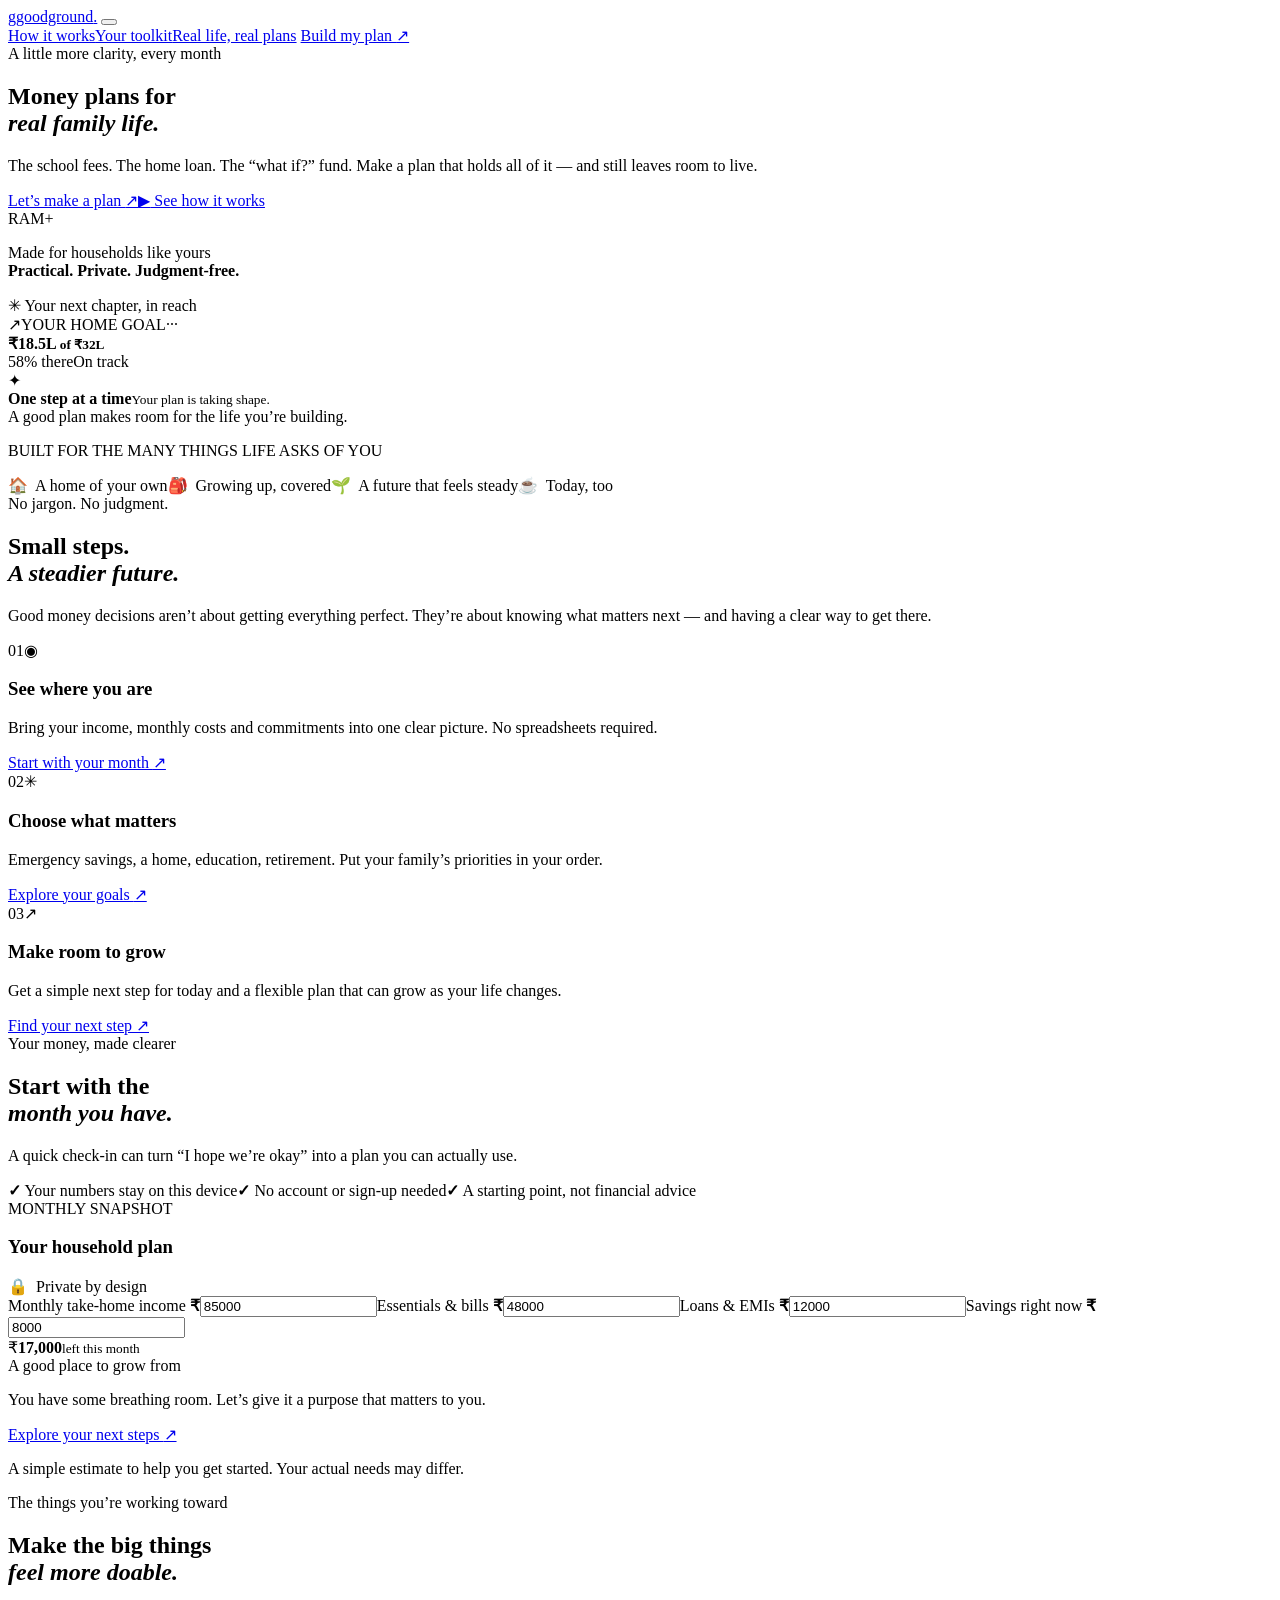
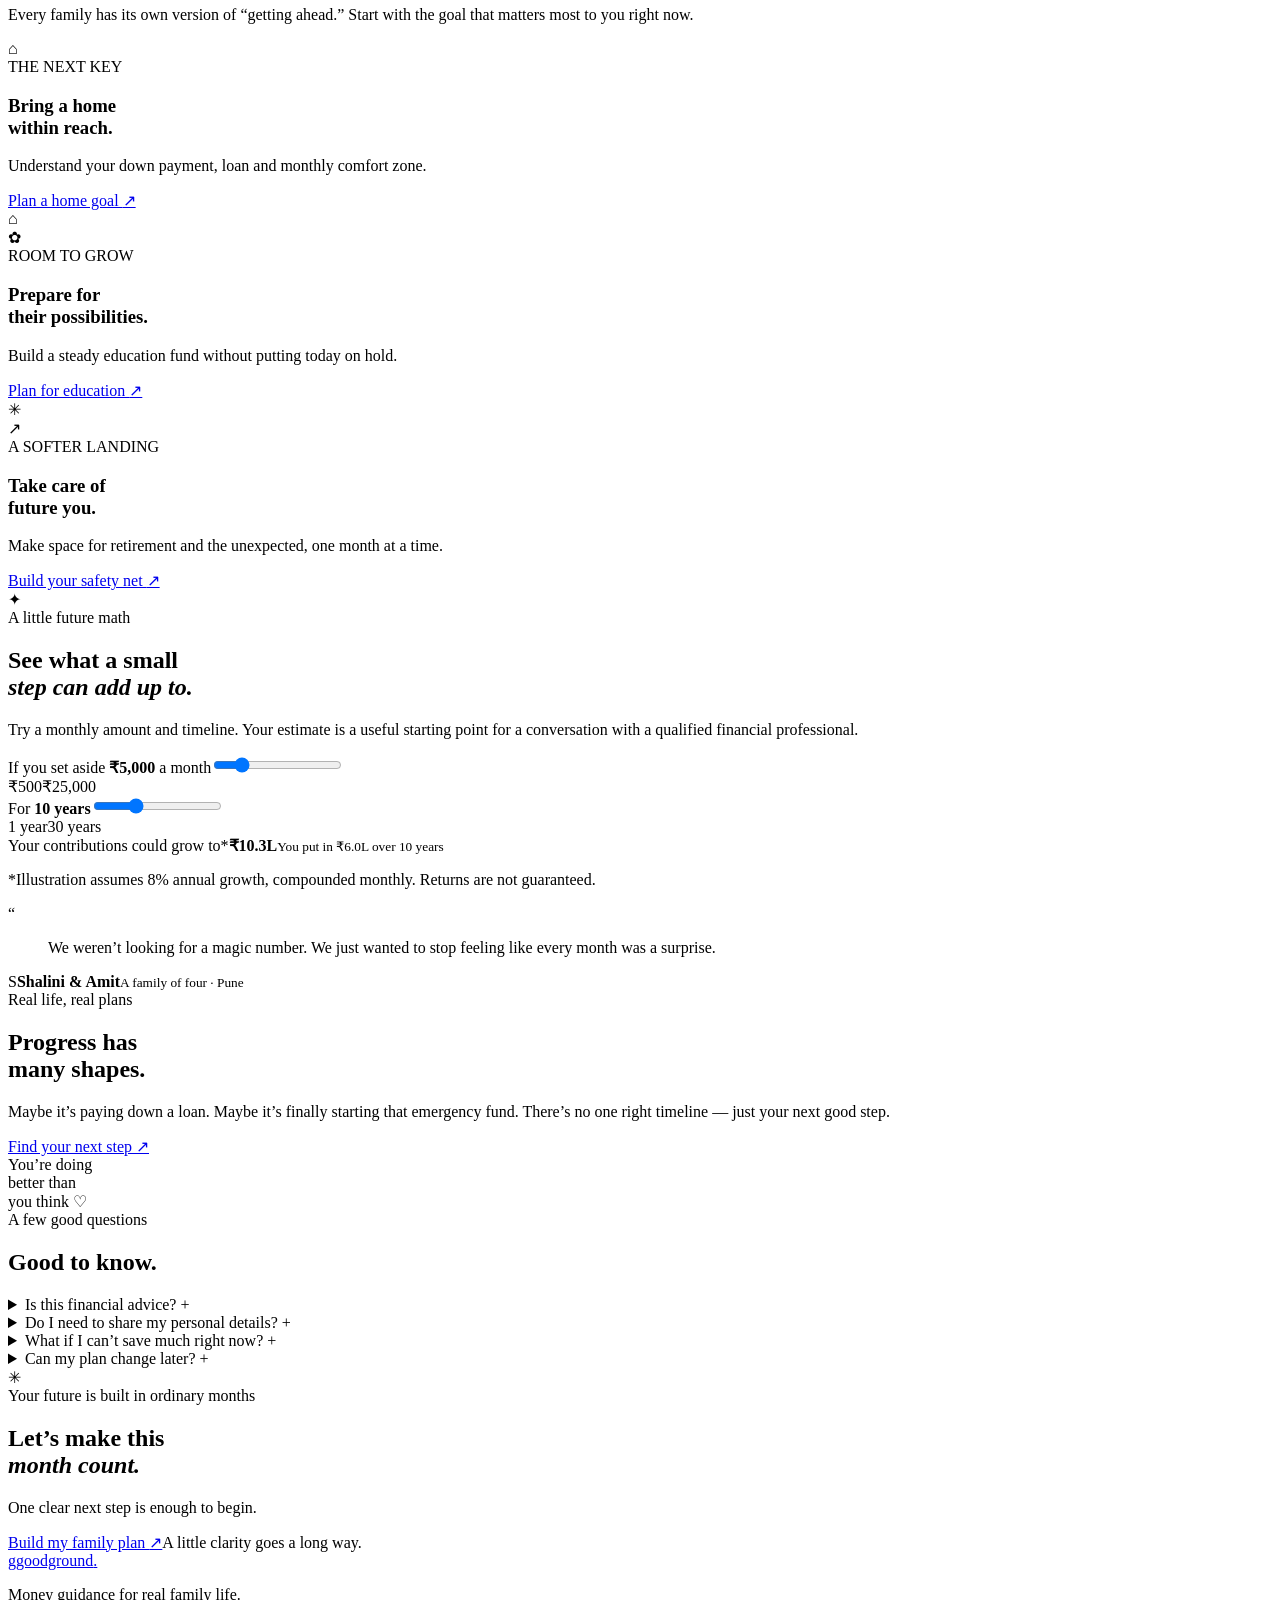
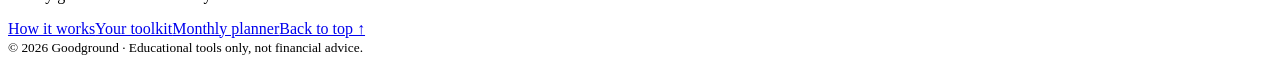
==== index.html @ cb9fe638 "Add Goodground website and project guide" ====
<!doctype html>
<html lang="en">
  <head>
    <meta charset="UTF-8" />
    <meta name="viewport" content="width=device-width, initial-scale=1.0" />
    <meta name="theme-color" content="#f7f7f1" />
    <meta name="description" content="Clear, practical money guidance for every season of family life. Build a budget, plan your goals and feel more confident about tomorrow." />
    <title>Goodground — money guidance for real life</title>
    <link rel="preconnect" href="https://fonts.googleapis.com" />
    <link rel="preconnect" href="https://fonts.gstatic.com" crossorigin />
    <link href="https://fonts.googleapis.com/css2?family=DM+Sans:wght@400;500;600;700&family=Manrope:wght@400;500;600;700;800&display=swap" rel="stylesheet" />
    <link rel="stylesheet" href="./styles.css" />
  </head>
  <body>
    <header class="site-header">
      <a class="brand" href="#home" aria-label="Goodground home"><span class="brand-mark">g</span><span>goodground<span class="brand-period">.</span></span></a>
      <button class="menu-toggle" aria-label="Open navigation" aria-expanded="false"><span></span><span></span></button>
      <nav class="main-nav" aria-label="Main navigation">
        <a href="#how">How it works</a><a href="#toolkit">Your toolkit</a><a href="#stories">Real life, real plans</a>
        <a class="nav-cta" href="#planner">Build my plan <span>↗</span></a>
      </nav>
    </header>

    <main>
      <section class="hero" id="home">
        <div class="hero-copy">
          <div class="eyebrow"><span class="eyebrow-dot"></span> A little more clarity, every month</div>
          <h1>Money plans for<br /><em>real family life.</em></h1>
          <p class="hero-intro">The school fees. The home loan. The “what if?” fund. Make a plan that holds all of it — and still leaves room to live.</p>
          <div class="hero-actions"><a class="button button-dark" href="#planner">Let’s make a plan <span>↗</span></a><a class="text-link" href="#how"><span class="play">▶</span> See how it works</a></div>
          <div class="hero-note"><div class="avatar-stack"><span>R</span><span>A</span><span>M</span><span>+</span></div><p>Made for households like yours<br /><strong>Practical. Private. Judgment-free.</strong></p></div>
        </div>
        <div class="hero-art" aria-label="Illustration of a family planning finances together">
          <div class="sun"></div><div class="art-label"><span class="label-icon">✳</span> Your next chapter, in reach</div>
          <div class="house"><div class="roof"></div><div class="house-body"><div class="window window-one"></div><div class="window window-two"></div><div class="door"></div></div><div class="house-base"></div></div>
          <div class="plant plant-one"><i></i><i></i><i></i><b></b></div><div class="plant plant-two"><i></i><i></i><i></i><b></b></div>
          <div class="note-card goal-card"><div class="mini-heading"><span class="tiny-icon">↗</span><span>YOUR HOME GOAL</span><span class="dots">···</span></div><strong>₹18.5L <small>of ₹32L</small></strong><div class="progress"><span style="width:58%"></span></div><div class="card-foot"><span>58% there</span><span>On track</span></div></div>
          <div class="note-card calm-card"><span class="calm-icon">✦</span><div><strong>One step at a time</strong><small>Your plan is taking shape.</small></div></div>
          <div class="art-caption">A good plan makes room for the life you’re building.</div>
        </div>
      </section>

      <section class="trust-strip"><p>BUILT FOR THE MANY THINGS LIFE ASKS OF YOU</p><div><span>🏠 &nbsp;A home of your own</span><span>🎒 &nbsp;Growing up, covered</span><span>🌱 &nbsp;A future that feels steady</span><span>☕ &nbsp;Today, too</span></div></section>

      <section class="how-section section-pad" id="how">
        <div class="section-heading"><div><div class="eyebrow"><span class="eyebrow-dot"></span> No jargon. No judgment.</div><h2>Small steps.<br /><em>A steadier future.</em></h2></div><p>Good money decisions aren’t about getting everything perfect. They’re about knowing what matters next — and having a clear way to get there.</p></div>
        <div class="steps-grid"><article class="step-card"><div class="step-top"><span class="step-num">01</span><span class="step-icon mint">◉</span></div><h3>See where you are</h3><p>Bring your income, monthly costs and commitments into one clear picture. No spreadsheets required.</p><a href="#planner">Start with your month <span>↗</span></a></article><article class="step-card"><div class="step-top"><span class="step-num">02</span><span class="step-icon yellow">✳</span></div><h3>Choose what matters</h3><p>Emergency savings, a home, education, retirement. Put your family’s priorities in your order.</p><a href="#toolkit">Explore your goals <span>↗</span></a></article><article class="step-card"><div class="step-top"><span class="step-num">03</span><span class="step-icon pink">↗</span></div><h3>Make room to grow</h3><p>Get a simple next step for today and a flexible plan that can grow as your life changes.</p><a href="#planner">Find your next step <span>↗</span></a></article></div>
      </section>

      <section class="planner-section" id="planner"><div class="planner-wrap"><div class="planner-copy"><div class="eyebrow light"><span class="eyebrow-dot"></span> Your money, made clearer</div><h2>Start with the<br /><em>month you have.</em></h2><p>A quick check-in can turn “I hope we’re okay” into a plan you can actually use.</p><div class="planner-points"><span><b>✓</b> Your numbers stay on this device</span><span><b>✓</b> No account or sign-up needed</span><span><b>✓</b> A starting point, not financial advice</span></div></div>
        <div class="planner-card"><div class="planner-card-head"><div><span class="micro-label">MONTHLY SNAPSHOT</span><h3>Your household plan</h3></div><span class="privacy-pill">🔒 &nbsp;Private by design</span></div><div class="fields-grid"><label>Monthly take-home income <span class="input-wrap"><b>₹</b><input id="income" type="number" min="0" value="85000" inputmode="numeric" aria-label="Monthly take-home income in rupees" /></span></label><label>Essentials & bills <span class="input-wrap"><b>₹</b><input id="essentials" type="number" min="0" value="48000" inputmode="numeric" aria-label="Monthly essentials and bills in rupees" /></span></label><label>Loans & EMIs <span class="input-wrap"><b>₹</b><input id="loans" type="number" min="0" value="12000" inputmode="numeric" aria-label="Monthly loans and EMIs in rupees" /></span></label><label>Savings right now <span class="input-wrap"><b>₹</b><input id="savings" type="number" min="0" value="8000" inputmode="numeric" aria-label="Monthly savings in rupees" /></span></label></div><div class="plan-result"><div class="result-ring"><span>₹</span><strong id="leftover">17,000</strong><small>left this month</small></div><div class="result-copy"><span class="result-status" id="status">A good place to grow from</span><p id="result-message">You have some breathing room. Let’s give it a purpose that matters to you.</p><a class="result-link" href="#toolkit">Explore your next steps <span>↗</span></a></div></div><p class="planner-disclaimer">A simple estimate to help you get started. Your actual needs may differ.</p></div></div></section>

      <section class="goals-section section-pad" id="toolkit"><div class="section-heading"><div><div class="eyebrow"><span class="eyebrow-dot"></span> The things you’re working toward</div><h2>Make the big things<br /><em>feel more doable.</em></h2></div><p>Every family has its own version of “getting ahead.” Start with the goal that matters most to you right now.</p></div><div class="goal-grid"><article class="goal-tile goal-home"><div class="tile-icon">⌂</div><div class="tile-meta">THE NEXT KEY</div><h3>Bring a home<br />within reach.</h3><p>Understand your down payment, loan and monthly comfort zone.</p><a href="#goal-calculator">Plan a home goal <span>↗</span></a><div class="tile-illustration home-illo"><div></div><span>⌂</span></div></article><article class="goal-tile goal-kids"><div class="tile-icon">✿</div><div class="tile-meta">ROOM TO GROW</div><h3>Prepare for<br />their possibilities.</h3><p>Build a steady education fund without putting today on hold.</p><a href="#goal-calculator">Plan for education <span>↗</span></a><div class="tile-illustration kids-illo"><span>✳</span><i></i><b></b></div></article><article class="goal-tile goal-future"><div class="tile-icon">↗</div><div class="tile-meta">A SOFTER LANDING</div><h3>Take care of<br />future you.</h3><p>Make space for retirement and the unexpected, one month at a time.</p><a href="#goal-calculator">Build your safety net <span>↗</span></a><div class="tile-illustration future-illo"><span>✦</span><i></i><b></b></div></article></div></section>

      <section class="goal-calculator" id="goal-calculator"><div class="calc-inner"><div><div class="eyebrow"><span class="eyebrow-dot"></span> A little future math</div><h2>See what a small<br /><em>step can add up to.</em></h2><p>Try a monthly amount and timeline. Your estimate is a useful starting point for a conversation with a qualified financial professional.</p></div><div class="calc-card"><label for="monthly-invest">If you set aside <strong id="monthly-label">₹5,000</strong> a month</label><input id="monthly-invest" type="range" min="500" max="25000" step="500" value="5000" /><div class="range-ends"><span>₹500</span><span>₹25,000</span></div><label for="years">For <strong id="years-label">10 years</strong></label><input id="years" type="range" min="1" max="30" step="1" value="10" /><div class="range-ends"><span>1 year</span><span>30 years</span></div><div class="calc-total"><span>Your contributions could grow to*</span><strong id="future-value">₹10.3L</strong><small id="contributed">You put in ₹6.0L over 10 years</small></div><p class="calc-note">*Illustration assumes 8% annual growth, compounded monthly. Returns are not guaranteed.</p></div></div></section>

      <section class="stories-section section-pad" id="stories"><div class="story-quote"><span class="quote-mark">“</span><blockquote>We weren’t looking for a magic number. We just wanted to stop feeling like every month was a surprise.</blockquote><div class="quote-person"><span class="quote-avatar">S</span><span><strong>Shalini & Amit</strong><small>A family of four · Pune</small></span></div><div class="story-dots"><i class="active"></i><i></i><i></i></div></div><div class="story-aside"><div class="eyebrow"><span class="eyebrow-dot"></span> Real life, real plans</div><h2>Progress has<br />many shapes.</h2><p>Maybe it’s paying down a loan. Maybe it’s finally starting that emergency fund. There’s no one right timeline — just your next good step.</p><a class="button button-outline" href="#planner">Find your next step <span>↗</span></a><div class="scribble">You’re doing<br />better than<br />you think <span>♡</span></div></div></section>

      <section class="faq-section section-pad"><div class="faq-head"><div class="eyebrow"><span class="eyebrow-dot"></span> A few good questions</div><h2>Good to know.</h2></div><div class="faq-list"><details><summary>Is this financial advice? <span>+</span></summary><p>Goodground offers educational tools and general information to help you organize your thinking. It is not personalized investment, tax, legal or insurance advice. For decisions about your specific situation, speak with a qualified professional.</p></details><details><summary>Do I need to share my personal details? <span>+</span></summary><p>No account is needed to use the planners on this page. The numbers you enter are processed in your browser and are not sent to a server.</p></details><details><summary>What if I can’t save much right now? <span>+</span></summary><p>That’s okay. A plan can start with understanding your essentials, building a small buffer, or reviewing one recurring cost. Progress is personal, and it doesn’t have to look the same for everyone.</p></details><details><summary>Can my plan change later? <span>+</span></summary><p>It should. Family priorities shift over time. Revisit your numbers when something changes — a new job, a move, a growing family, or a goal that matters more.</p></details></div></section>

      <section class="closing-cta"><div class="closing-sun">✳</div><div class="eyebrow light"><span class="eyebrow-dot"></span> Your future is built in ordinary months</div><h2>Let’s make this<br /><em>month count.</em></h2><p>One clear next step is enough to begin.</p><a class="button button-light" href="#planner">Build my family plan <span>↗</span></a><span class="closing-note">A little clarity goes a long way.</span></section>
    </main>
    <footer class="site-footer"><a class="brand" href="#home"><span class="brand-mark">g</span><span>goodground<span class="brand-period">.</span></span></a><p>Money guidance for real family life.</p><div class="footer-links"><a href="#how">How it works</a><a href="#toolkit">Your toolkit</a><a href="#planner">Monthly planner</a><a href="#home">Back to top ↑</a></div><small>© 2026 Goodground · Educational tools only, not financial advice.</small></footer>
    <script type="module" src="./src/main.js"></script>
  </body>
</html>
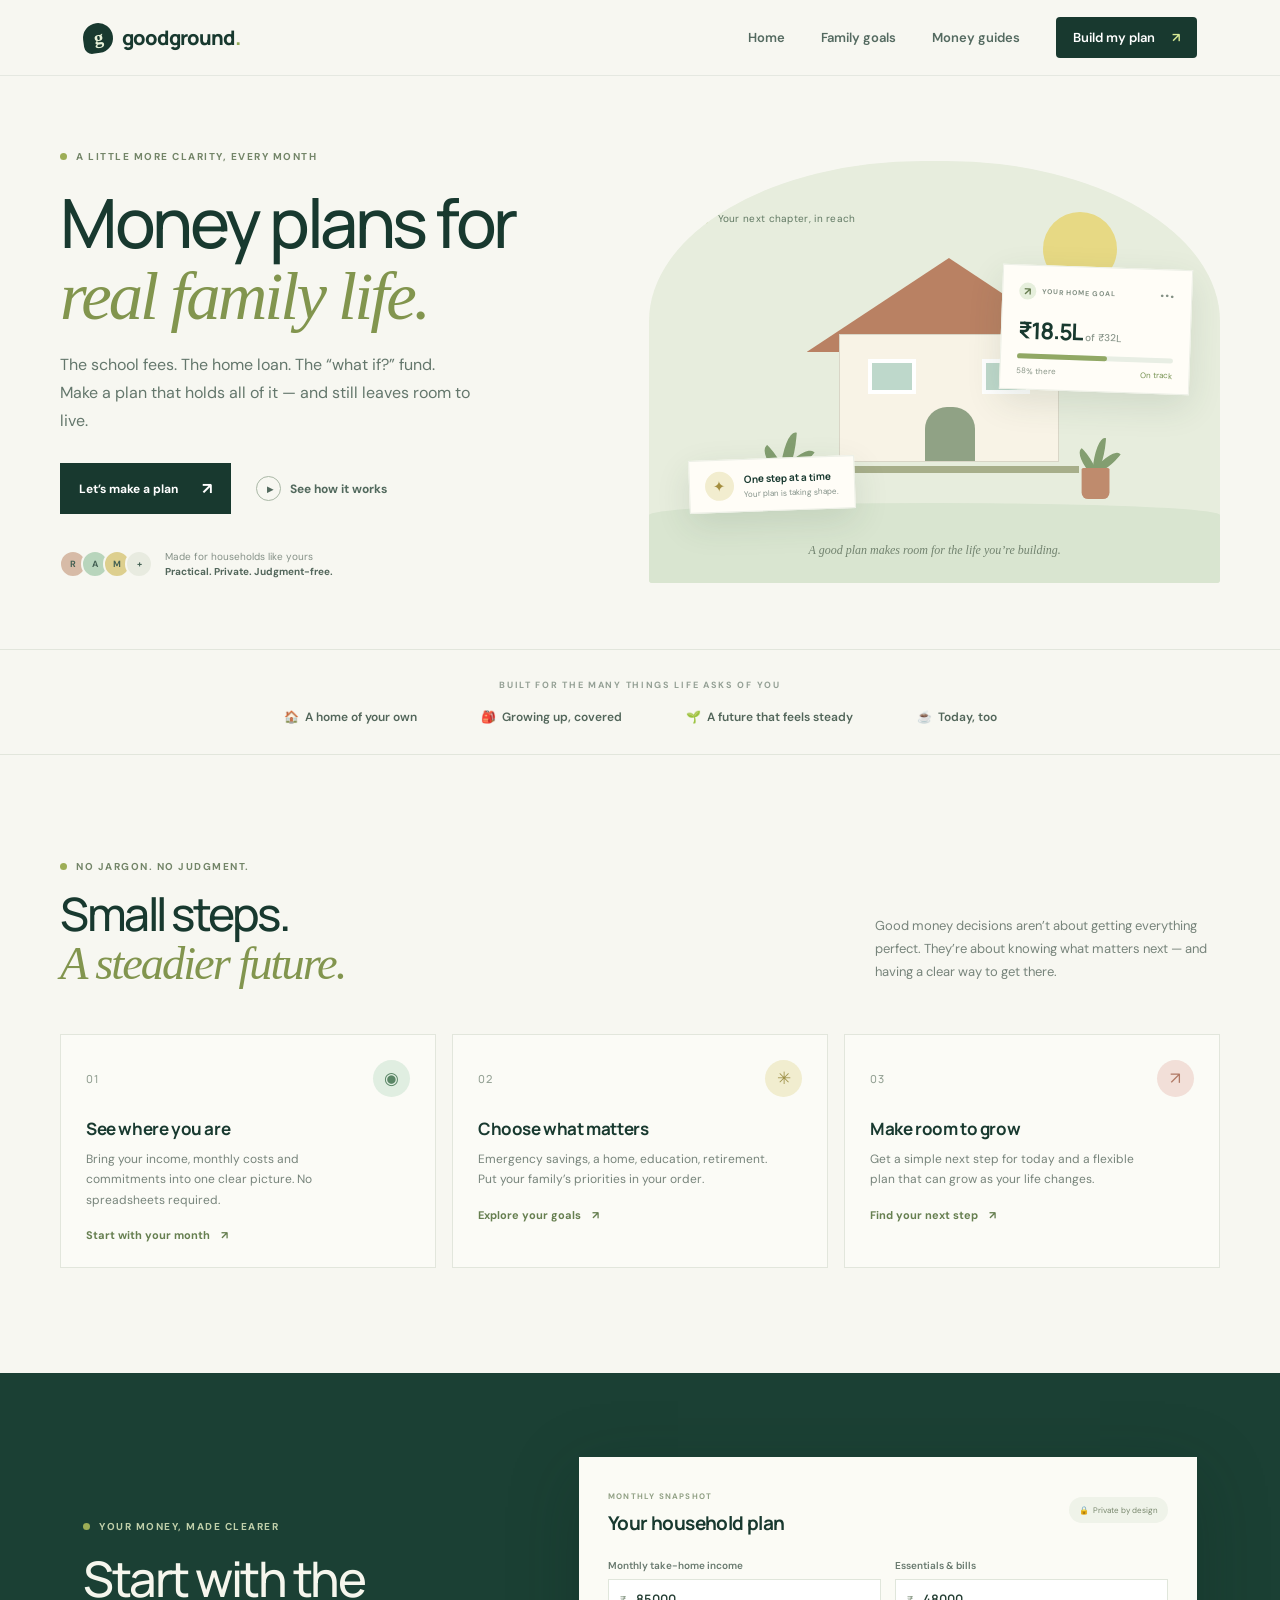
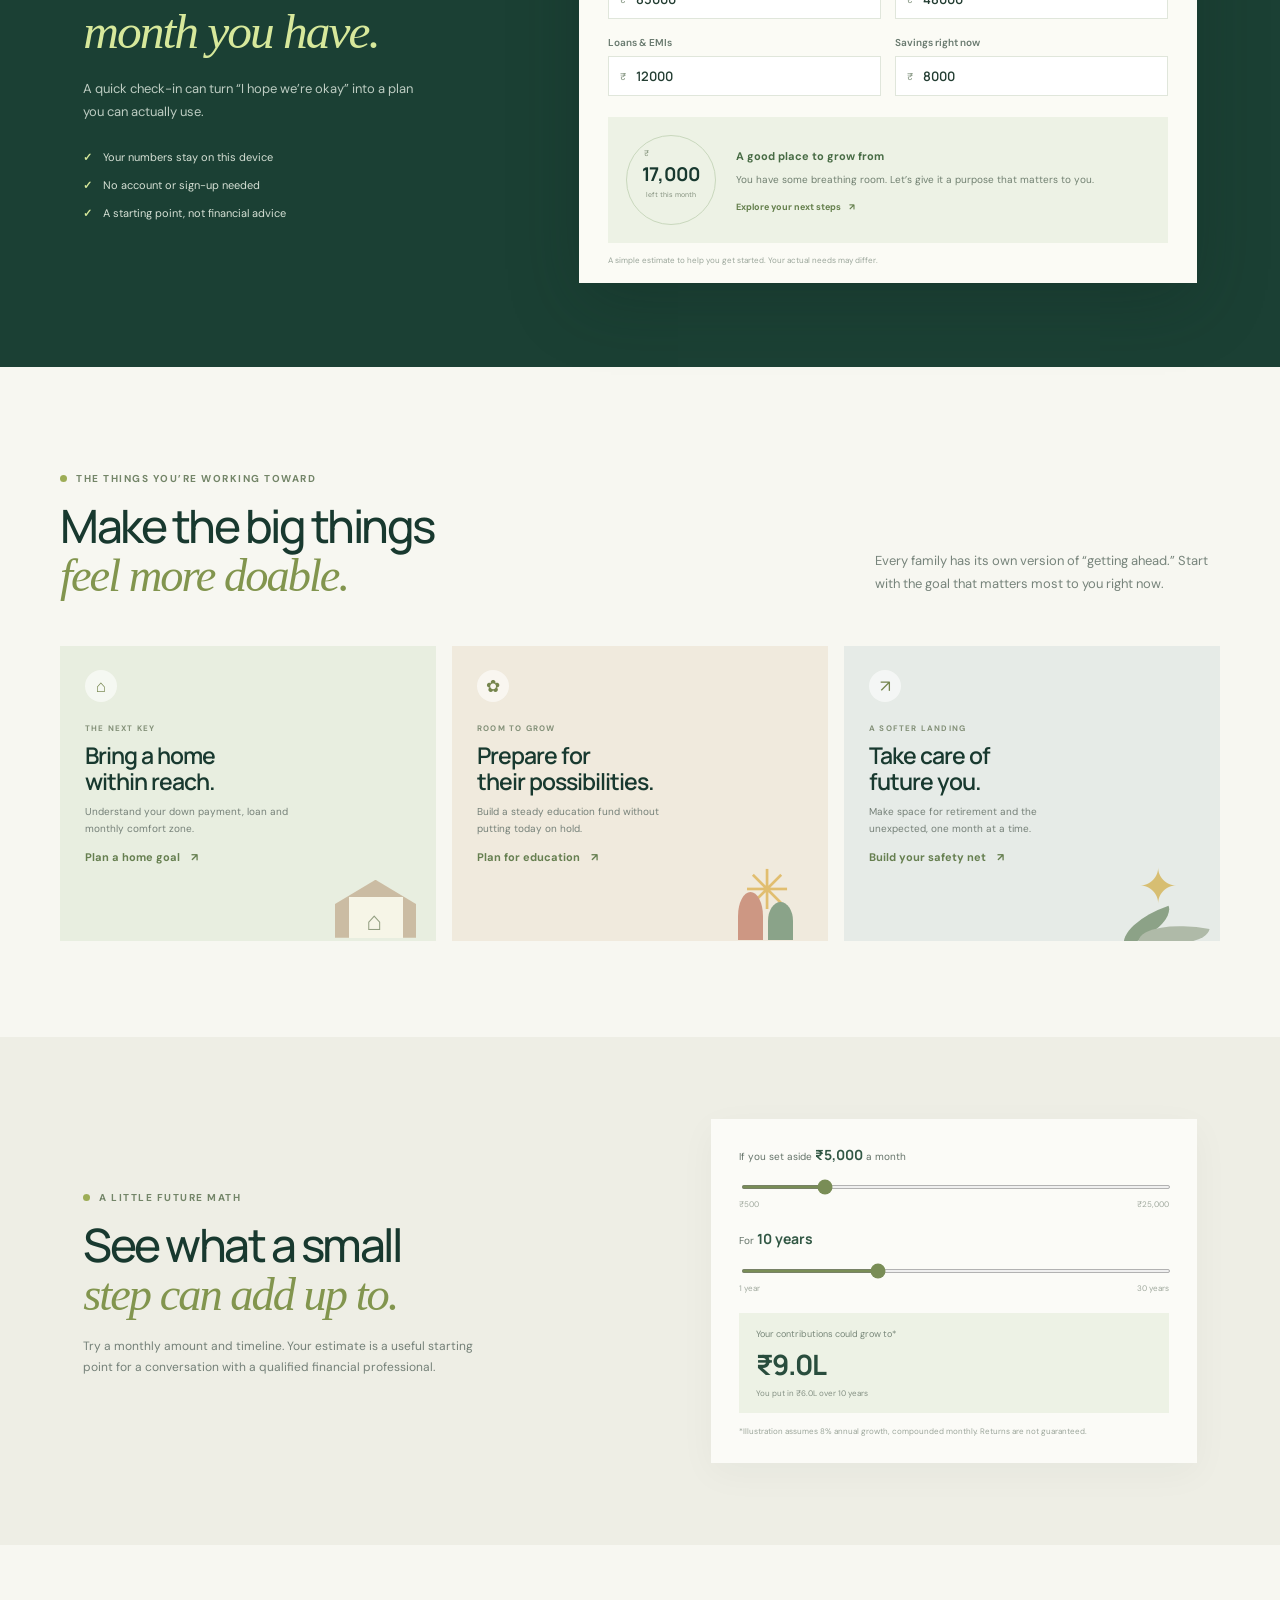
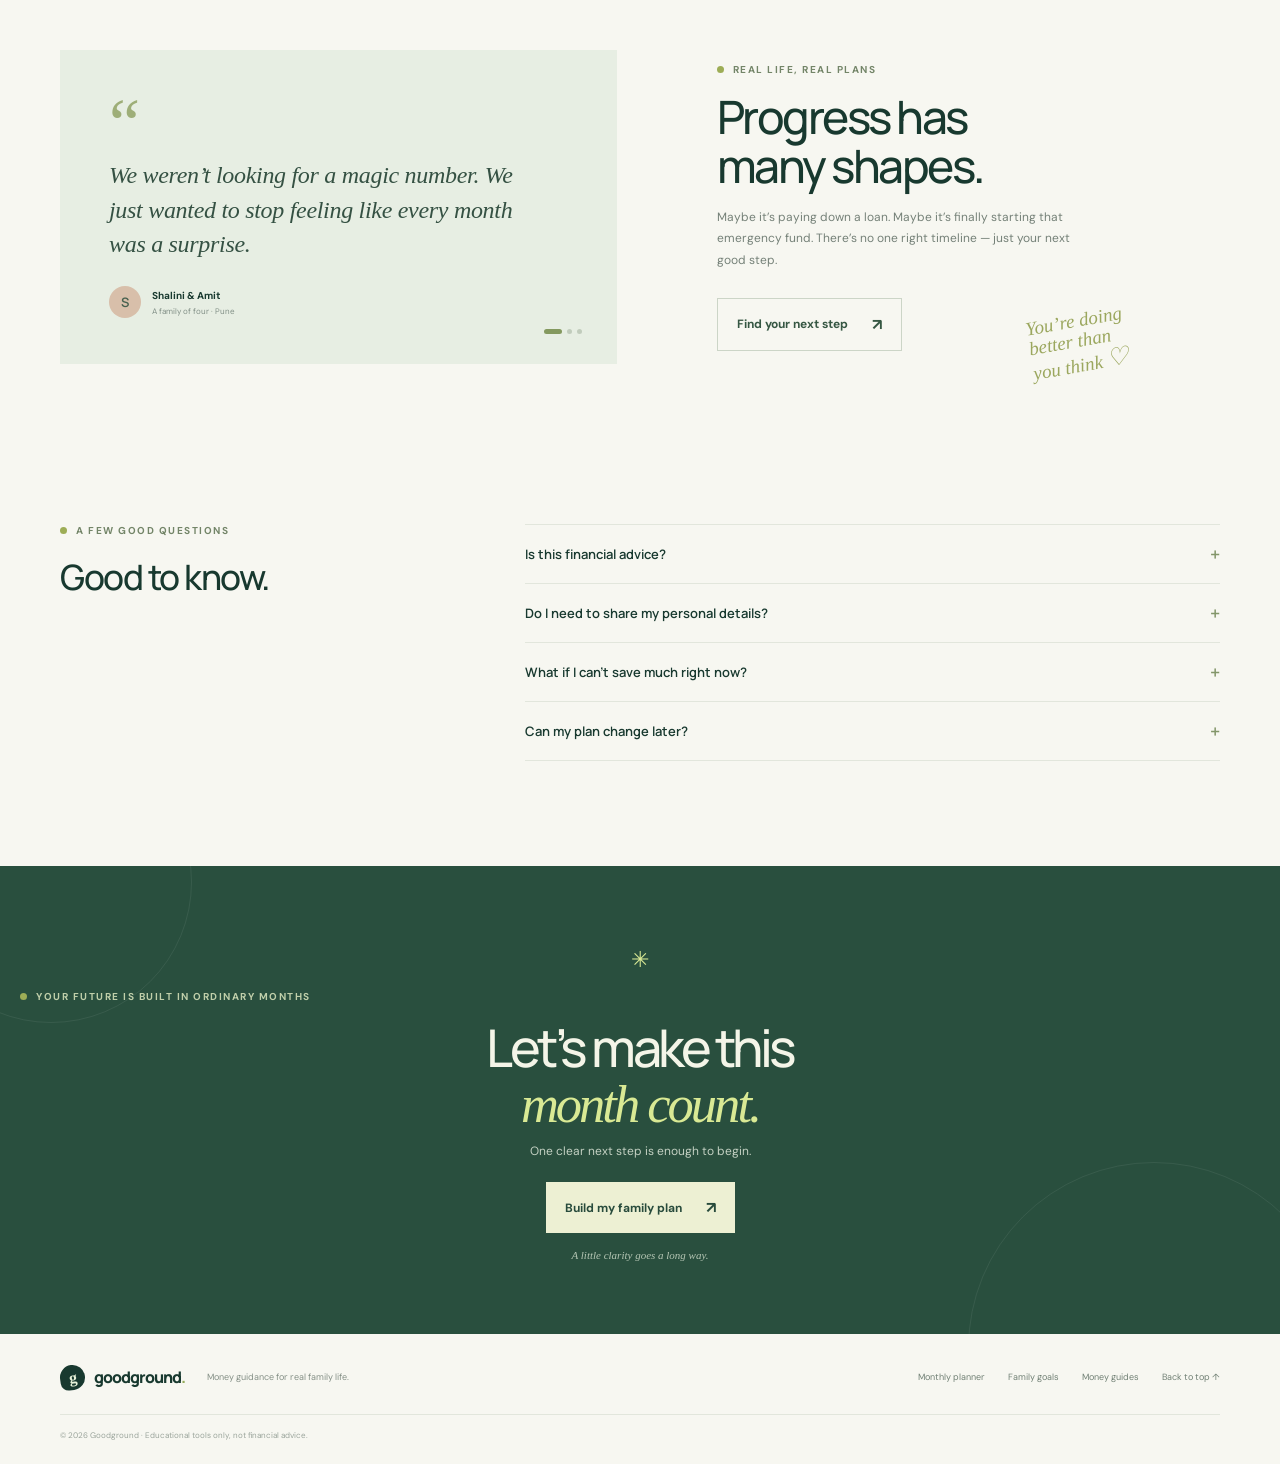
==== commit b3113836: "Make Goodground a multipage website" ====
--- a/index.html
+++ b/index.html
@@ -10,14 +10,15 @@
     <link rel="preconnect" href="https://fonts.gstatic.com" crossorigin />
     <link href="https://fonts.googleapis.com/css2?family=DM+Sans:wght@400;500;600;700&family=Manrope:wght@400;500;600;700;800&display=swap" rel="stylesheet" />
     <link rel="stylesheet" href="./styles.css" />
+    <link rel="stylesheet" href="./pages.css" />
   </head>
   <body>
     <header class="site-header">
       <a class="brand" href="#home" aria-label="Goodground home"><span class="brand-mark">g</span><span>goodground<span class="brand-period">.</span></span></a>
       <button class="menu-toggle" aria-label="Open navigation" aria-expanded="false"><span></span><span></span></button>
       <nav class="main-nav" aria-label="Main navigation">
-        <a href="#how">How it works</a><a href="#toolkit">Your toolkit</a><a href="#stories">Real life, real plans</a>
-        <a class="nav-cta" href="#planner">Build my plan <span>↗</span></a>
+        <a href="index.html" aria-current="page">Home</a><a href="goals.html">Family goals</a><a href="guides.html">Money guides</a>
+        <a class="nav-cta" href="planner.html">Build my plan <span>↗</span></a>
       </nav>
     </header>
 
@@ -60,7 +61,7 @@
 
       <section class="closing-cta"><div class="closing-sun">✳</div><div class="eyebrow light"><span class="eyebrow-dot"></span> Your future is built in ordinary months</div><h2>Let’s make this<br /><em>month count.</em></h2><p>One clear next step is enough to begin.</p><a class="button button-light" href="#planner">Build my family plan <span>↗</span></a><span class="closing-note">A little clarity goes a long way.</span></section>
     </main>
-    <footer class="site-footer"><a class="brand" href="#home"><span class="brand-mark">g</span><span>goodground<span class="brand-period">.</span></span></a><p>Money guidance for real family life.</p><div class="footer-links"><a href="#how">How it works</a><a href="#toolkit">Your toolkit</a><a href="#planner">Monthly planner</a><a href="#home">Back to top ↑</a></div><small>© 2026 Goodground · Educational tools only, not financial advice.</small></footer>
+    <footer class="site-footer"><a class="brand" href="index.html"><span class="brand-mark">g</span><span>goodground<span class="brand-period">.</span></span></a><p>Money guidance for real family life.</p><div class="footer-links"><a href="planner.html">Monthly planner</a><a href="goals.html">Family goals</a><a href="guides.html">Money guides</a><a href="#home">Back to top ↑</a></div><small>© 2026 Goodground · Educational tools only, not financial advice.</small></footer>
     <script type="module" src="./src/main.js"></script>
   </body>
 </html>
--- a/styles.css
+++ b/styles.css
@@ -0,0 +1,7 @@
+:root{--paper:#f7f7f1;--ink:#18392f;--ink2:#23483c;--muted:#6d7f75;--line:#e2e6dc;--mint:#cfe5d5;--lime:#d9eb96;--serif:Georgia,'Times New Roman',serif;--sans:'DM Sans',Arial,sans-serif;--display:'Manrope',var(--sans)}
+*{box-sizing:border-box}html{scroll-behavior:smooth;scroll-padding-top:82px}body{margin:0;background:var(--paper);color:var(--ink);font-family:var(--sans);font-size:15px;-webkit-font-smoothing:antialiased}a{color:inherit;text-decoration:none}button,input{font:inherit}.site-header{height:76px;padding:0 max(calc((100vw - 1160px)/2),6.5%);display:flex;align-items:center;justify-content:space-between;border-bottom:1px solid rgba(24,57,47,.08);position:sticky;top:0;z-index:10;background:rgba(247,247,241,.95);backdrop-filter:blur(14px)}.brand{font:800 20px var(--display);letter-spacing:-1px;display:flex;align-items:center;gap:9px}.brand-mark{width:30px;height:30px;border-radius:50% 50% 50% 8px;background:var(--ink);color:#e7f2d9;display:grid;place-items:center;font:700 19px var(--serif);transform:rotate(-8deg)}.brand-period{color:#94ac5a}.main-nav{display:flex;align-items:center;gap:36px;color:#546a60;font-size:13px;font-weight:600}.main-nav>a:not(.nav-cta):hover,.footer-links a:hover{color:#97a74e}.nav-cta{background:var(--ink);color:white;padding:12px 17px;border-radius:4px}.nav-cta span{margin-left:14px;color:#d9eb96}.menu-toggle{display:none}.hero{max-width:1160px;margin:auto;min-height:555px;padding:74px 0 55px;display:grid;grid-template-columns:1fr 1.07fr;align-items:center;gap:56px}.hero-copy{padding:0 0 15px}.eyebrow{display:flex;align-items:center;gap:9px;color:#738568;font-size:10px;font-weight:700;letter-spacing:1.5px;text-transform:uppercase}.eyebrow-dot{width:7px;height:7px;border-radius:50%;background:#9dad56;display:inline-block}.hero h1,.section-heading h2,.planner-copy h2,.goal-calculator h2,.story-aside h2,.closing-cta h2{font:500 clamp(44px,5.4vw,68px)/1.05 var(--display);letter-spacing:-3.5px;margin:24px 0 20px}.hero h1 em,.section-heading h2 em,.planner-copy h2 em,.goal-calculator h2 em,.closing-cta h2 em{font:italic 500 1.01em/1 var(--serif);letter-spacing:-3px;color:#82954e}.hero-intro{max-width:410px;color:#64776c;font-size:16px;line-height:1.75;margin:0}.hero-actions{display:flex;align-items:center;gap:25px;margin:28px 0 35px}.button{display:inline-flex;align-items:center;gap:24px;padding:15px 19px;font-size:12px;font-weight:700;transition:.2s}.button span{font-size:16px}.button-dark{background:var(--ink);color:white}.button-dark:hover{background:#305747;transform:translateY(-2px)}.text-link{font-size:12px;font-weight:700;color:#52695d;display:flex;align-items:center;gap:9px}.play{width:25px;height:25px;border:1px solid #aab8a6;border-radius:50%;display:grid;place-items:center;font-size:8px;padding-left:2px}.hero-note{display:flex;align-items:center;gap:12px}.avatar-stack{display:flex;padding-left:5px}.avatar-stack span{width:28px;height:28px;border:2px solid var(--paper);border-radius:50%;background:#d7bba7;display:grid;place-items:center;margin-left:-6px;font-size:9px;font-weight:700;color:#456154}.avatar-stack span:nth-child(2){background:#b8d5bc}.avatar-stack span:nth-child(3){background:#ddcf8e}.avatar-stack span:nth-child(4){background:#e8ebe0}.hero-note p{margin:0;color:#859187;font-size:10px;line-height:1.5}.hero-note strong{color:#52665b;font-size:10px}.hero-art{height:422px;position:relative;background:#e7eddd;overflow:hidden;border-radius:48% 48% 3px 3px / 38% 38% 3px 3px}.hero-art:after{content:'';position:absolute;bottom:0;left:0;right:0;height:19%;background:#d9e5d0;border-radius:50% 50% 0 0/15% 15% 0 0}.sun{position:absolute;right:18%;top:12%;width:74px;height:74px;background:#e7d984;border-radius:50%}.art-label{position:absolute;left:8%;top:11%;z-index:2;font-size:10px;color:#607862;letter-spacing:.3px}.label-icon{color:#a1ab5b;font-size:18px;vertical-align:middle;margin-right:4px}.house{position:absolute;z-index:1;left:31%;top:23%;width:43%;height:53%}.roof{position:absolute;left:-8%;top:0;width:116%;height:42%;background:#b98163;clip-path:polygon(50% 0,100% 100%,0 100%)}.house-body{position:absolute;top:34%;left:5%;width:90%;height:57%;background:#f8f3e6;border:1px solid #d9d6c7}.window{position:absolute;top:19%;width:22%;height:28%;background:#bed8cb;border:4px solid #fff}.window-one{left:13%}.window-two{right:13%}.door{position:absolute;bottom:0;left:39%;width:23%;height:43%;background:#90a285;border-radius:22px 22px 0 0}.house-base{position:absolute;bottom:4%;left:-3%;width:106%;height:7px;background:#a7ae8a}.plant{position:absolute;z-index:2;bottom:18%;width:47px;height:88px}.plant-one{left:19%}.plant-two{right:18%;transform:scale(.82)}.plant i{position:absolute;bottom:31px;left:22px;width:13px;height:36px;background:#839e70;border-radius:90% 0 90% 0;transform-origin:bottom}.plant i:nth-child(1){transform:rotate(-42deg)}.plant i:nth-child(2){transform:rotate(5deg);height:44px}.plant i:nth-child(3){transform:rotate(40deg)}.plant b{position:absolute;bottom:0;left:9px;width:34px;height:38px;background:#bf8b6d;border-radius:2px 2px 8px 8px}.note-card{position:absolute;z-index:4;background:#fffdf7;box-shadow:0 12px 35px #294b351f;border:1px solid #edf0e7}.goal-card{top:25%;right:5%;width:190px;padding:15px 16px 13px;transform:rotate(2deg)}.mini-heading{display:flex;align-items:center;gap:6px;font-size:7px;color:#839084;letter-spacing:.8px;font-weight:700}.tiny-icon{width:17px;height:17px;background:#e6efdc;border-radius:50%;display:grid;place-items:center;color:#667c4f;font-size:11px}.dots{margin-left:auto;font-size:16px;letter-spacing:1px}.goal-card>strong{font:700 23px var(--display);display:block;margin:12px 0 8px;letter-spacing:-1px}.goal-card small{font:500 10px var(--sans);color:#8a968b;letter-spacing:0}.progress{height:5px;background:#e8eee4;border-radius:10px}.progress span{display:block;height:100%;background:#91a864;border-radius:10px}.card-foot{display:flex;justify-content:space-between;margin-top:7px;font-size:8px;color:#879486}.card-foot span:last-child{color:#779252}.calm-card{left:7%;bottom:17%;display:flex;gap:10px;align-items:center;padding:11px 15px;transform:rotate(-2deg)}.calm-icon{width:29px;height:29px;display:grid;place-items:center;background:#f2edcf;border-radius:50%;color:#a48e3f}.calm-card strong,.calm-card small{display:block}.calm-card strong{font:700 10px var(--display)}.calm-card small{font-size:8px;color:#829087;margin-top:3px}.art-caption{position:absolute;z-index:3;bottom:6%;width:100%;text-align:center;color:#72836f;font:italic 12px var(--serif)}.trust-strip{padding:29px 6%;border-top:1px solid var(--line);border-bottom:1px solid var(--line);text-align:center}.trust-strip>p{color:#94a095;font-size:9px;letter-spacing:1.7px;font-weight:700;margin:0 0 18px}.trust-strip>div{display:flex;justify-content:center;gap:64px;color:#52665a;font-size:12px;font-weight:600}.section-pad{max-width:1160px;margin:auto;padding:105px 0}.section-heading{display:flex;justify-content:space-between;align-items:end;margin-bottom:46px}.section-heading h2,.goal-calculator h2,.story-aside h2{font-size:46px;letter-spacing:-2.5px;margin:17px 0 0}.section-heading h2 em,.goal-calculator h2 em{letter-spacing:-2px}.section-heading>p{max-width:345px;line-height:1.8;color:#77847b;margin:0 0 4px;font-size:13px}.steps-grid{display:grid;grid-template-columns:repeat(3,1fr);gap:16px}.step-card{border:1px solid var(--line);padding:25px 25px 23px;min-height:224px;background:#fbfbf6}.step-top{display:flex;align-items:center;justify-content:space-between}.step-num{color:#94a194;font:500 11px var(--display);letter-spacing:1px}.step-icon{width:37px;height:37px;border-radius:50%;display:grid;place-items:center;font-size:17px}.mint{background:#e0eee1;color:#5a8666}.yellow{background:#f1edcf;color:#9e9148}.pink{background:#f2dfd8;color:#b17a66}.step-card h3{font:700 17px var(--display);letter-spacing:-.4px;margin:20px 0 9px}.step-card p{font-size:12px;line-height:1.7;color:#77847b;margin:0;max-width:290px}.step-card>a,.goal-tile>a{display:inline-block;margin-top:18px;color:#667f50;font-size:11px;font-weight:700}.step-card>a span,.goal-tile>a span{margin-left:8px}.planner-section{background:#1b4034;color:#f6f6ed;padding:84px max(calc((100vw - 1160px)/2),6.5%)}.planner-wrap{max-width:1160px;margin:auto;display:grid;grid-template-columns:.8fr 1.2fr;gap:84px;align-items:center}.light{color:#c0cfaa}.planner-copy h2{font-size:49px;letter-spacing:-2.5px;margin:20px 0}.planner-copy h2 em{color:#d7e89b;letter-spacing:-2px}.planner-copy>p{color:#bdccc2;line-height:1.8;font-size:13px;max-width:330px}.planner-points{display:grid;gap:14px;margin-top:27px;color:#d6e0d5;font-size:11px}.planner-points b{color:#d7e89b;margin-right:8px}.planner-card{background:#fbfbf5;color:var(--ink);padding:27px 29px 18px;box-shadow:0 18px 65px #10261f45}.planner-card-head{display:flex;justify-content:space-between;align-items:center;margin-bottom:23px}.micro-label{color:#91a085;font-size:8px;letter-spacing:1.2px;font-weight:700}.planner-card-head h3{font:700 19px var(--display);margin:6px 0 0;letter-spacing:-.6px}.privacy-pill{background:#eff3e9;color:#78876d;font-size:8px;padding:8px 10px;border-radius:99px}.fields-grid{display:grid;grid-template-columns:1fr 1fr;gap:17px 14px}.fields-grid label{font-size:10px;font-weight:600;color:#68796e}.input-wrap{display:flex;align-items:center;height:40px;margin-top:7px;border:1px solid #e0e6db;background:white}.input-wrap b{padding:0 0 0 11px;color:#91a08e;font-weight:500}.input-wrap input{width:100%;height:100%;border:0;outline:0;background:transparent;padding:0 10px;color:#233d32;font:600 13px var(--display)}.input-wrap:focus-within{border-color:#91a864;box-shadow:0 0 0 2px #91a86422}.plan-result{margin-top:21px;padding:18px;background:#edf2e5;display:flex;align-items:center;gap:20px}.result-ring{flex:none;width:90px;height:90px;border:1px solid #c9d8bd;border-radius:50%;display:flex;flex-direction:column;align-items:center;justify-content:center;position:relative}.result-ring>span{position:absolute;top:12px;left:17px;font-size:8px;color:#829279}.result-ring strong{font:700 19px var(--display);letter-spacing:-.7px}.result-ring small{font-size:7px;color:#85917f;margin-top:3px}.result-copy{flex:1}.result-status{font-size:11px;font-weight:700;color:#486c45}.result-copy p{font-size:10px;line-height:1.55;color:#718071;margin:7px 0}.result-link{font-size:9px;font-weight:700;color:#647f4c}.result-link span{padding-left:6px}.planner-disclaimer{color:#9ba69b;font-size:8px;margin:12px 0 0}.goals-section{padding-bottom:96px}.goal-grid{display:grid;grid-template-columns:repeat(3,1fr);gap:16px}.goal-tile{min-height:295px;padding:24px 25px;position:relative;overflow:hidden}.goal-home{background:#e8eee0}.goal-kids{background:#f0eadd}.goal-future{background:#e6ebe7}.tile-icon{width:32px;height:32px;border-radius:50%;background:#ffffff91;display:grid;place-items:center;color:#75854d;font-size:17px}.tile-meta{font-size:8px;letter-spacing:1.2px;font-weight:700;color:#839078;margin-top:21px}.goal-tile h3{font:600 23px/1.13 var(--display);letter-spacing:-1px;margin:9px 0}.goal-tile p{position:relative;z-index:1;max-width:210px;color:#758078;font-size:10px;line-height:1.7;margin:0}.goal-tile>a{position:relative;z-index:2;margin-top:13px}.tile-illustration{position:absolute;right:-4px;bottom:-14px;width:130px;height:104px;opacity:.88}.home-illo:before{content:'';position:absolute;right:24px;bottom:17px;width:81px;height:58px;background:#c8b69b;clip-path:polygon(50% 0,100% 42%,100% 100%,0 100%,0 42%)}.home-illo div{position:absolute;right:37px;bottom:17px;width:54px;height:41px;background:#f9f6e9}.home-illo span{position:absolute;right:58px;bottom:17px;font-size:26px;color:#879474}.kids-illo span{position:absolute;right:42px;bottom:29px;font-size:55px;color:#e0b962}.kids-illo i,.kids-illo b{position:absolute;bottom:15px;width:25px;height:48px;border-radius:90% 90% 0 0;background:#c98c77;right:69px}.kids-illo b{right:39px;height:38px;background:#7d9a7e}.future-illo span{position:absolute;right:46px;bottom:37px;font-size:48px;color:#d6b862}.future-illo i,.future-illo b{position:absolute;bottom:17px;right:50px;width:55px;height:24px;border-radius:100% 0;background:#80987a;transform:rotate(-19deg)}.future-illo b{right:16px;bottom:8px;width:68px;background:#a8b4a0;transform:rotate(10deg)}.goal-calculator{background:#eeeee5;padding:82px max(calc((100vw - 1160px)/2),6.5%)}.calc-inner{max-width:1160px;margin:auto;display:grid;grid-template-columns:1fr .92fr;gap:100px;align-items:center}.goal-calculator h2{margin-bottom:17px}.calc-inner>div:first-child>p{max-width:390px;color:#748078;font-size:12px;line-height:1.8}.calc-card{background:#fbfbf7;padding:26px 28px;box-shadow:0 10px 35px #263d2b0a}.calc-card>label{display:block;font-size:10px;color:#647369;margin-bottom:10px}.calc-card>label strong{font:700 14px var(--display);color:#315744}.calc-card input[type=range]{width:100%;height:4px;accent-color:#798d56;cursor:pointer}.range-ends{display:flex;justify-content:space-between;color:#a0a99e;font-size:8px;margin:5px 0 20px}.calc-total{background:#edf2e5;padding:15px 17px;margin-top:2px;display:grid;gap:5px}.calc-total>span{font-size:9px;color:#788779}.calc-total strong{font:700 28px var(--display);letter-spacing:-1.3px;color:#294d3d}.calc-total small{font-size:8px;color:#859184}.calc-note{color:#9ba59a;font-size:8px;line-height:1.5;margin:12px 0 0}.stories-section{display:grid;grid-template-columns:1.05fr .95fr;gap:100px;align-items:center}.story-quote{padding:46px 49px;background:#e7eee3;position:relative;min-height:300px}.quote-mark{font:70px/.8 var(--serif);color:#9eae78}.story-quote blockquote{font:italic 24px/1.45 var(--serif);letter-spacing:-.3px;margin:6px 0 24px;max-width:430px;color:#355143}.quote-person{display:flex;align-items:center;gap:11px}.quote-avatar{width:32px;height:32px;background:#d8bfaa;border-radius:50%;display:grid;place-items:center;font:600 13px var(--display);color:#46604e}.quote-person strong,.quote-person small{display:block}.quote-person strong{font-size:10px}.quote-person small{font-size:8px;color:#829087;margin-top:4px}.story-dots{display:flex;gap:5px;position:absolute;bottom:30px;right:35px}.story-dots i{width:5px;height:5px;background:#c1ccbc;border-radius:50%}.story-dots i.active{width:18px;border-radius:10px;background:#84995f}.story-aside h2{margin:17px 0}.story-aside>p{font-size:12px;line-height:1.8;color:#758178;max-width:360px}.button-outline{border:1px solid #ccd5c7;color:#365743;margin-top:14px}.button-outline:hover{background:#e9eee5}.scribble{font:italic 19px/1.05 var(--serif);color:#9ba75e;position:absolute;right:12%;margin-top:-40px;transform:rotate(-10deg)}.scribble span{font-size:25px}.faq-section{padding-top:55px;display:grid;grid-template-columns:.7fr 1.3fr;gap:90px}.faq-head h2{font:500 35px var(--display);letter-spacing:-1.5px;margin:16px 0}.faq-list details{border-bottom:1px solid var(--line);padding:17px 0}.faq-list details:first-child{border-top:1px solid var(--line)}.faq-list summary{list-style:none;cursor:pointer;display:flex;justify-content:space-between;align-items:center;font:600 13px var(--display)}.faq-list summary::-webkit-details-marker{display:none}.faq-list summary span{font-size:18px;color:#83966a;transition:transform .2s}.faq-list details[open] summary span{transform:rotate(45deg)}.faq-list details p{max-width:650px;font-size:11px;line-height:1.75;color:#758178;margin:11px 30px 3px 0}.closing-cta{position:relative;overflow:hidden;background:#294f3e;color:#f4f5e8;text-align:center;padding:79px 20px 73px}.closing-cta:before,.closing-cta:after{content:'';position:absolute;width:280px;height:280px;border:1px solid #ffffff12;border-radius:50%;top:-125px;left:-90px}.closing-cta:after{left:auto;right:-60px;top:auto;bottom:-200px;width:370px;height:370px}.closing-sun{font-size:22px;color:#d9e994;margin-bottom:16px}.closing-cta h2{font-size:52px;margin:18px 0 13px}.closing-cta h2 em{color:#d9e994}.closing-cta>p{font-size:12px;color:#c4d1c3;margin:0 0 23px}.button-light{background:#edf0d3;color:#284b3c}.button-light:hover{background:white;transform:translateY(-2px)}.closing-note{display:block;font:italic 11px var(--serif);color:#b5c6b4;margin-top:16px}.site-footer{max-width:1160px;margin:auto;padding:28px 0 24px;display:flex;align-items:center;gap:22px;flex-wrap:wrap}.site-footer .brand{font-size:16px}.site-footer .brand-mark{width:25px;height:25px;font-size:16px}.site-footer>p{color:#859087;font-size:9px}.footer-links{margin-left:auto;display:flex;gap:23px;color:#718075;font-size:9px}.site-footer>small{width:100%;border-top:1px solid var(--line);padding-top:15px;color:#9aa49b;font-size:8px}
+@media(max-width:1200px){.hero,.section-pad,.site-footer{margin-left:6.5%;margin-right:6.5%}.planner-section,.goal-calculator{padding-left:6.5%;padding-right:6.5%}.hero{gap:35px}.trust-strip>div{gap:35px}}
+@media(max-width:760px){.site-header{height:65px;padding:0 6%}.menu-toggle{display:flex;width:38px;height:38px;border:0;background:transparent;flex-direction:column;gap:6px;align-items:center;justify-content:center}.menu-toggle span{width:20px;height:1px;background:var(--ink)}.main-nav{display:none;position:absolute;top:64px;left:0;right:0;background:var(--paper);padding:20px 6% 25px;box-shadow:0 16px 20px #23382b12;align-items:stretch;gap:0;flex-direction:column}.main-nav.open{display:flex}.main-nav>a:not(.nav-cta){padding:13px 0;border-bottom:1px solid var(--line)}.nav-cta{margin-top:15px;text-align:center}.hero{margin:0 6%;padding:52px 0 40px;grid-template-columns:1fr;gap:32px}.hero h1{font-size:54px}.hero-art{height:365px;max-width:500px;width:100%;margin:auto}.trust-strip>div{display:grid;grid-template-columns:1fr 1fr;gap:16px;text-align:left;max-width:410px;margin:auto;font-size:10px}.trust-strip{padding:24px 6%}.section-pad{margin:0 6%;padding:70px 0}.section-heading{display:block;margin-bottom:28px}.section-heading h2,.goal-calculator h2,.story-aside h2{font-size:39px}.section-heading>p{margin-top:16px;max-width:420px}.steps-grid,.goal-grid{grid-template-columns:1fr}.step-card{min-height:200px}.planner-section{padding:62px 6%}.planner-wrap{grid-template-columns:1fr;gap:28px}.planner-copy h2{font-size:43px}.planner-points{grid-template-columns:1fr 1fr}.planner-card{padding:21px 18px 15px}.goal-tile{min-height:270px}.goal-calculator{padding:62px 6%}.calc-inner{grid-template-columns:1fr;gap:25px}.stories-section{grid-template-columns:1fr;gap:38px}.story-quote{padding:33px 27px;min-height:280px}.story-quote blockquote{font-size:21px}.story-dots{bottom:23px}.scribble{right:4%;margin-top:-28px;font-size:15px}.faq-section{grid-template-columns:1fr;gap:15px;padding-top:35px}.faq-head h2{font-size:31px}.closing-cta{padding:63px 20px}.closing-cta h2{font-size:46px}.site-footer{margin:0 6%;padding:24px 0;gap:10px}.site-footer>p{width:calc(100% - 150px)}.footer-links{margin-left:0;order:3;width:100%;flex-wrap:wrap;gap:13px 20px}.site-footer>small{order:4}}
+@media(max-width:420px){.hero h1{font-size:47px;letter-spacing:-2.5px}.hero-actions{gap:14px}.button{padding:14px 14px;gap:12px}.hero-art{height:315px}.goal-card{right:3%;width:164px;padding:12px}.calm-card{left:5%;padding:9px}.fields-grid{gap:12px 9px}.fields-grid label{font-size:9px}.planner-card-head{align-items:flex-start}.privacy-pill{font-size:7px;padding:7px}.plan-result{gap:12px;padding:13px}.result-ring{width:78px;height:78px}.result-ring strong{font-size:16px}.planner-points{grid-template-columns:1fr}.story-quote blockquote{font-size:19px}}
+@media(prefers-reduced-motion:reduce){html{scroll-behavior:auto}*,*:before,*:after{transition:none!important}}
+
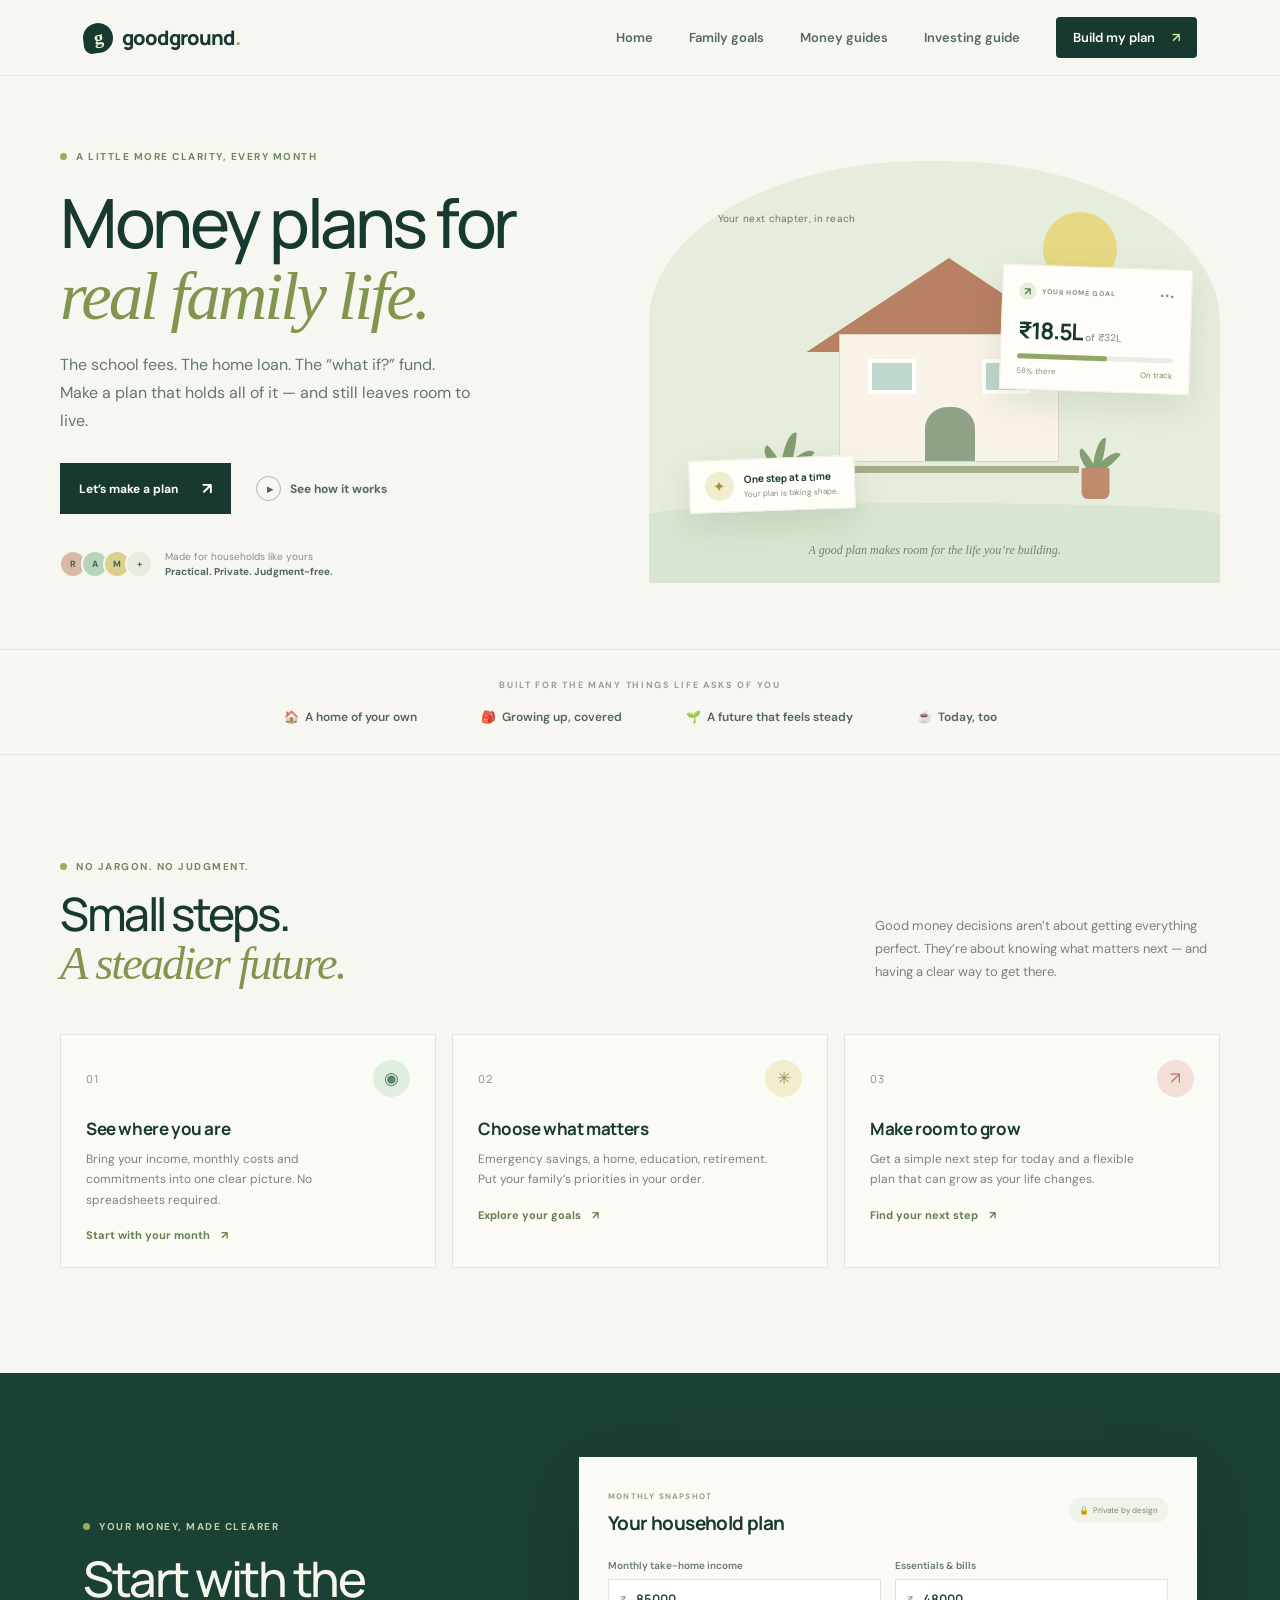
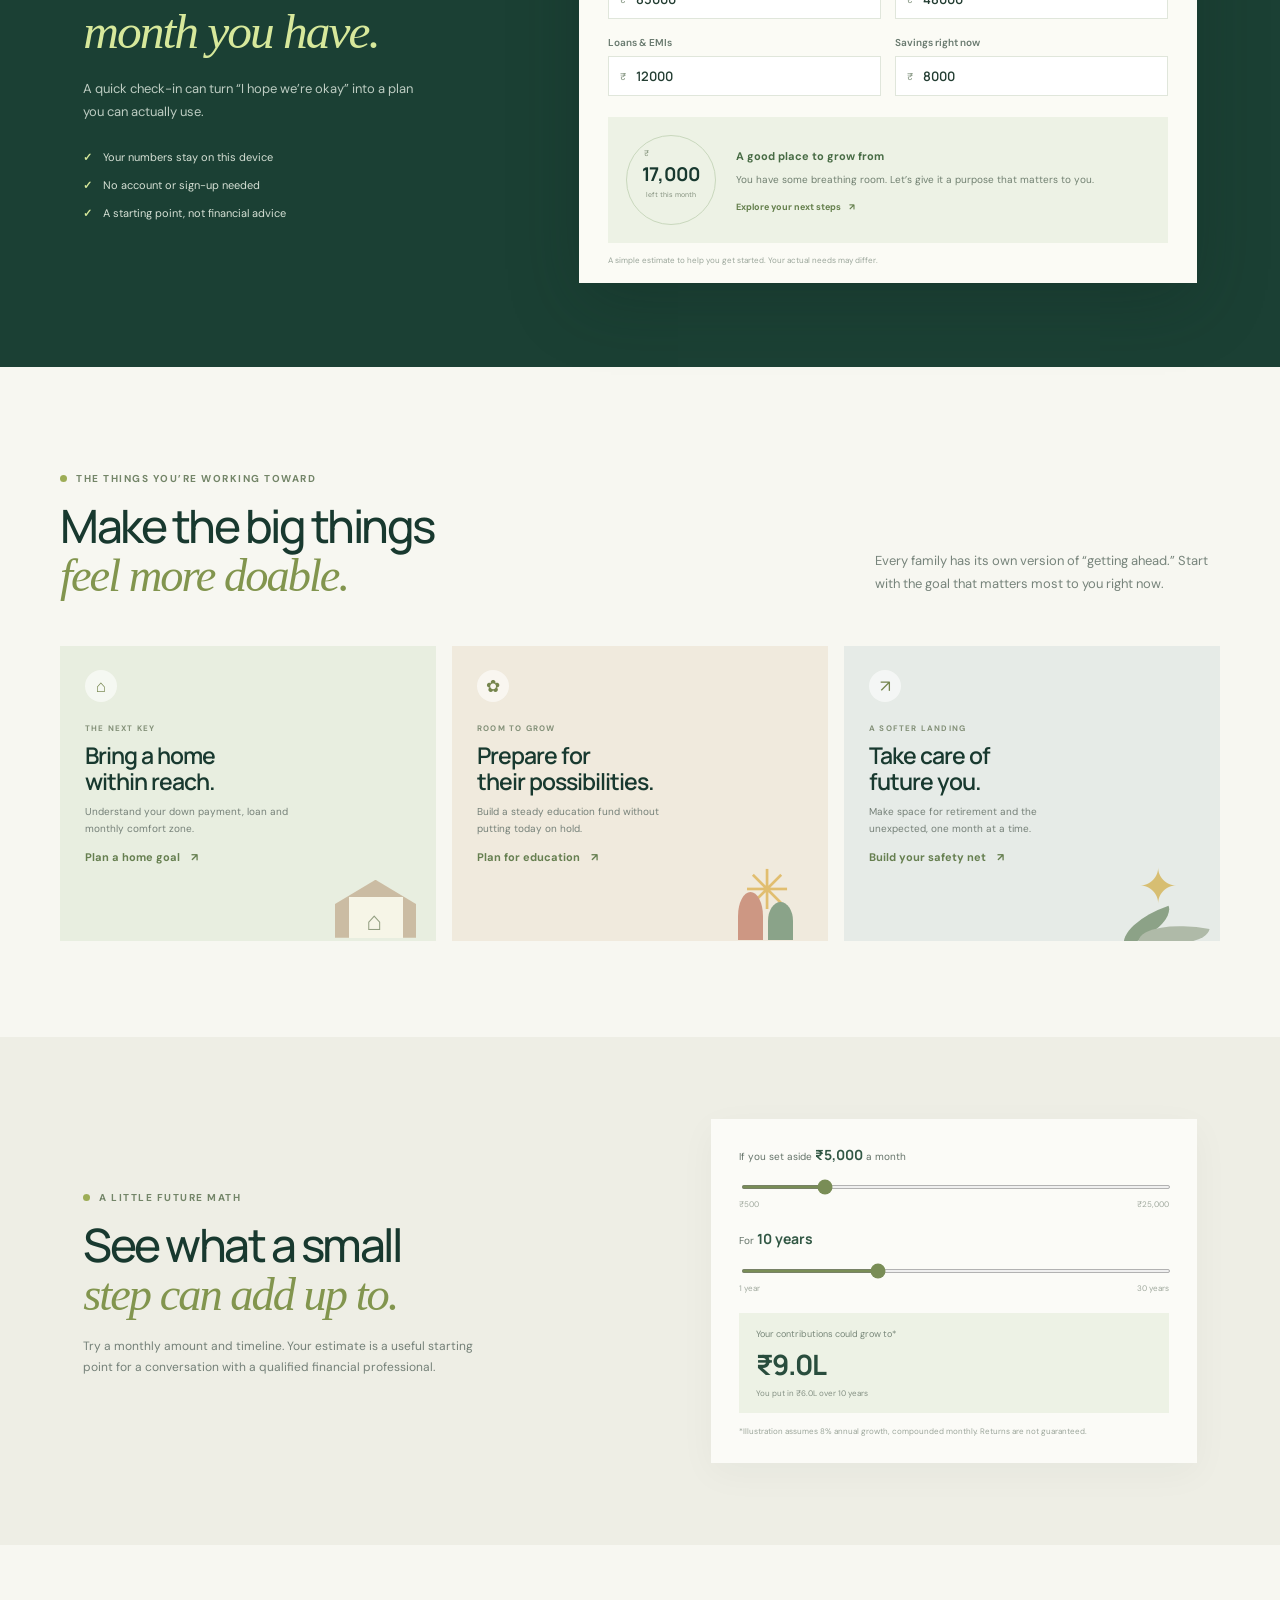
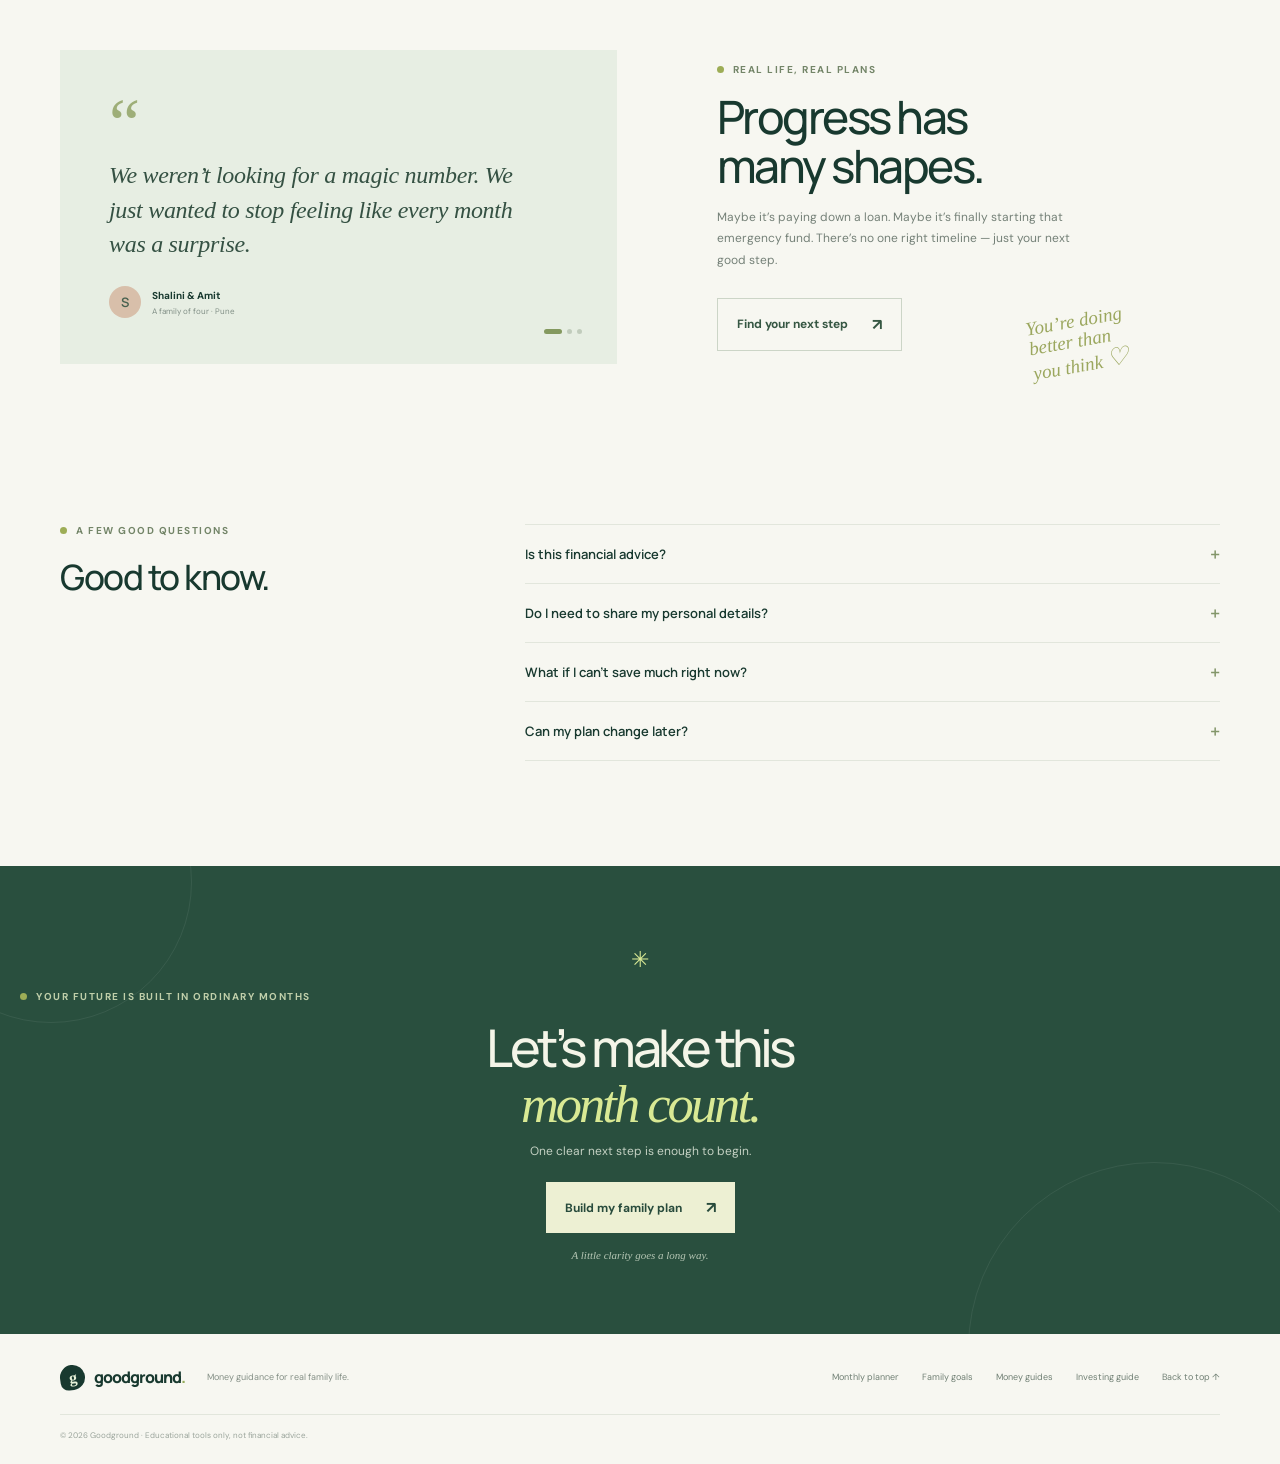
==== commit 6a73138e: "Add salary and budget investing learning tool" ====
--- a/index.html
+++ b/index.html
@@ -17,7 +17,7 @@
       <a class="brand" href="#home" aria-label="Goodground home"><span class="brand-mark">g</span><span>goodground<span class="brand-period">.</span></span></a>
       <button class="menu-toggle" aria-label="Open navigation" aria-expanded="false"><span></span><span></span></button>
       <nav class="main-nav" aria-label="Main navigation">
-        <a href="index.html" aria-current="page">Home</a><a href="goals.html">Family goals</a><a href="guides.html">Money guides</a>
+        <a href="index.html" aria-current="page">Home</a><a href="goals.html">Family goals</a><a href="guides.html">Money guides</a><a href="investing.html">Investing guide</a>
         <a class="nav-cta" href="planner.html">Build my plan <span>↗</span></a>
       </nav>
     </header>
@@ -61,7 +61,7 @@
 
       <section class="closing-cta"><div class="closing-sun">✳</div><div class="eyebrow light"><span class="eyebrow-dot"></span> Your future is built in ordinary months</div><h2>Let’s make this<br /><em>month count.</em></h2><p>One clear next step is enough to begin.</p><a class="button button-light" href="#planner">Build my family plan <span>↗</span></a><span class="closing-note">A little clarity goes a long way.</span></section>
     </main>
-    <footer class="site-footer"><a class="brand" href="index.html"><span class="brand-mark">g</span><span>goodground<span class="brand-period">.</span></span></a><p>Money guidance for real family life.</p><div class="footer-links"><a href="planner.html">Monthly planner</a><a href="goals.html">Family goals</a><a href="guides.html">Money guides</a><a href="#home">Back to top ↑</a></div><small>© 2026 Goodground · Educational tools only, not financial advice.</small></footer>
+    <footer class="site-footer"><a class="brand" href="index.html"><span class="brand-mark">g</span><span>goodground<span class="brand-period">.</span></span></a><p>Money guidance for real family life.</p><div class="footer-links"><a href="planner.html">Monthly planner</a><a href="goals.html">Family goals</a><a href="guides.html">Money guides</a><a href="investing.html">Investing guide</a><a href="#home">Back to top ↑</a></div><small>© 2026 Goodground · Educational tools only, not financial advice.</small></footer>
     <script type="module" src="./src/main.js"></script>
   </body>
 </html>
--- a/pages.css
+++ b/pages.css
@@ -0,0 +1,5 @@
+.interior-hero{max-width:1160px;margin:0 auto;padding:76px 0 62px;display:grid;grid-template-columns:1fr .75fr;gap:80px;align-items:center}.breadcrumb{font-size:10px;color:#8b988d;margin-bottom:19px}.breadcrumb a{color:#728565}.interior-hero h1{font:500 clamp(45px,5vw,62px)/1.04 var(--display);letter-spacing:-3px;margin:18px 0}.interior-hero h1 em{font:italic 500 1em var(--serif);color:#82954e;letter-spacing:-2px}.interior-hero>div>p{max-width:480px;color:#718077;font-size:14px;line-height:1.8}.hero-aside{background:#e7eee3;padding:28px 29px;position:relative;min-height:208px}.hero-aside:after{content:'✳';position:absolute;right:22px;top:10px;font-size:25px;color:#a0ad66}.hero-aside strong{font:600 17px var(--display);letter-spacing:-.4px}.hero-aside p{font-size:11px;line-height:1.7;color:#718077;max-width:260px}.hero-aside a{font-size:10px;font-weight:700;color:#647f4c}.page-main{max-width:1160px;margin:auto;padding:0 0 90px}.page-section-title{margin:0 0 25px}.page-section-title h2{font:500 34px var(--display);letter-spacing:-1.5px;margin:9px 0}.page-section-title p{font-size:12px;line-height:1.8;color:#77847b;max-width:540px}.planner-layout{display:grid;grid-template-columns:1fr 310px;gap:25px;align-items:start}.planner-form,.side-note,.goal-detail,.guide-card{border:1px solid var(--line);background:#fbfbf7;padding:25px}.planner-form h2{font:700 18px var(--display);letter-spacing:-.5px;margin:0 0 5px}.planner-form>p{font-size:10px;color:#829087;margin:0 0 20px}.planner-fields{display:grid;grid-template-columns:1fr 1fr;gap:17px}.planner-fields label{font-size:10px;font-weight:600;color:#65756a}.planner-fields .input-wrap{margin-top:7px}.planner-breakdown{margin-top:20px;background:#edf2e5;padding:19px;display:grid;grid-template-columns:repeat(3,1fr);gap:12px}.breakdown-item span,.breakdown-item strong{display:block}.breakdown-item span{font-size:8px;letter-spacing:.7px;text-transform:uppercase;color:#849080}.breakdown-item strong{font:700 15px var(--display);margin-top:6px}.planner-summary{border-top:1px solid #d9e2d4;margin-top:18px;padding-top:16px;display:flex;justify-content:space-between;gap:16px;align-items:center}.planner-summary strong{font:700 24px var(--display);letter-spacing:-1px}.planner-summary p{font-size:10px;color:#718077;line-height:1.6;margin:4px 0 0;max-width:390px}.summary-label{font-size:8px;color:#839180;letter-spacing:1px}.side-note{background:#e7eee3;border:0}.side-note h3{font:700 15px var(--display);margin:0 0 10px}.side-note p,.side-note li{color:#718077;font-size:10px;line-height:1.75}.side-note ul{padding-left:17px}.side-note .disclaimer{border-top:1px solid #d3ddcf;padding-top:14px;margin-top:17px;font-size:9px}.projection-box{margin-top:24px;padding-top:20px;border-top:1px solid var(--line)}.projection-box h3{font:700 14px var(--display);margin:0 0 13px}.projection-box label{display:flex;justify-content:space-between;font-size:10px;color:#65756a;margin:13px 0 6px}.projection-box label strong{color:#315744}.projection-box input[type=range]{width:100%;accent-color:#82954e}.projection-result{margin-top:16px;background:#edf2e5;padding:15px}.projection-result span,.projection-result strong,.projection-result small{display:block}.projection-result span{font-size:9px;color:#778779}.projection-result strong{font:700 24px var(--display);margin:6px 0 2px}.projection-result small{font-size:8px;color:#8b9789}.goal-detail-grid{display:grid;grid-template-columns:repeat(3,1fr);gap:16px}.goal-detail{min-height:228px;position:relative;overflow:hidden}.goal-detail .tile-icon{margin-bottom:18px}.goal-detail h3{font:700 17px var(--display);margin:0 0 8px}.goal-detail p{font-size:10px;line-height:1.75;color:#77847b;max-width:295px}.goal-detail ul{padding-left:16px;margin:15px 0 0}.goal-detail li{font-size:9px;line-height:1.8;color:#68786d}.goal-detail .goal-number{position:absolute;right:18px;top:17px;font:500 10px var(--display);color:#a1ad9f}.priority-band{margin-top:25px;background:#1b4034;color:#f6f6ed;padding:28px 31px;display:flex;align-items:center;justify-content:space-between;gap:22px}.priority-band h3{font:500 22px var(--display);margin:0 0 5px;letter-spacing:-.8px}.priority-band p{font-size:10px;color:#c1d0c3;margin:0}.priority-band .button{background:#edf0d3;color:#284b3c;white-space:nowrap}.guide-grid{display:grid;grid-template-columns:repeat(2,1fr);gap:16px}.guide-card{min-height:205px}.guide-card .guide-number{font-size:9px;letter-spacing:1px;color:#8b9b79;font-weight:700}.guide-card h3{font:700 17px var(--display);margin:14px 0 8px}.guide-card p{color:#748078;font-size:10px;line-height:1.75;max-width:470px}.guide-card details{border-top:1px solid var(--line);margin-top:15px;padding-top:12px}.guide-card summary{font-size:10px;font-weight:700;cursor:pointer;list-style:none}.guide-card summary::-webkit-details-marker{display:none}.guide-card summary:after{content:'+';float:right;color:#82954e;font-size:15px}.guide-card details[open] summary:after{content:'−'}.guide-card details p{margin-bottom:0}.page-cta{margin-top:25px;text-align:center;background:#e7eee3;padding:34px 20px}.page-cta h3{font:500 23px var(--display);margin:0 0 8px}.page-cta p{font-size:10px;color:#77847b;margin:0 0 16px}.page-cta .button{background:var(--ink);color:white}
+@media(max-width:1200px){.interior-hero,.page-main{margin-left:6.5%;margin-right:6.5%}}
+@media(max-width:760px){.interior-hero{margin:0 6%;padding:48px 0 40px;grid-template-columns:1fr;gap:23px}.interior-hero h1{font-size:47px}.hero-aside{min-height:0}.page-main{margin:0 6%;padding-bottom:65px}.planner-layout{grid-template-columns:1fr}.planner-fields{grid-template-columns:1fr 1fr}.planner-breakdown{gap:7px;padding:14px}.breakdown-item strong{font-size:12px}.goal-detail-grid{grid-template-columns:1fr}.goal-detail{min-height:0}.guide-grid{grid-template-columns:1fr}.priority-band{align-items:flex-start;flex-direction:column}.priority-band .button{margin-top:3px}.planner-form,.side-note{padding:20px}.page-section-title h2{font-size:30px}}
+@media(max-width:420px){.planner-fields{grid-template-columns:1fr}.planner-summary{align-items:flex-start;flex-direction:column}.planner-breakdown{grid-template-columns:1fr 1fr}.interior-hero h1{font-size:41px}}
+
